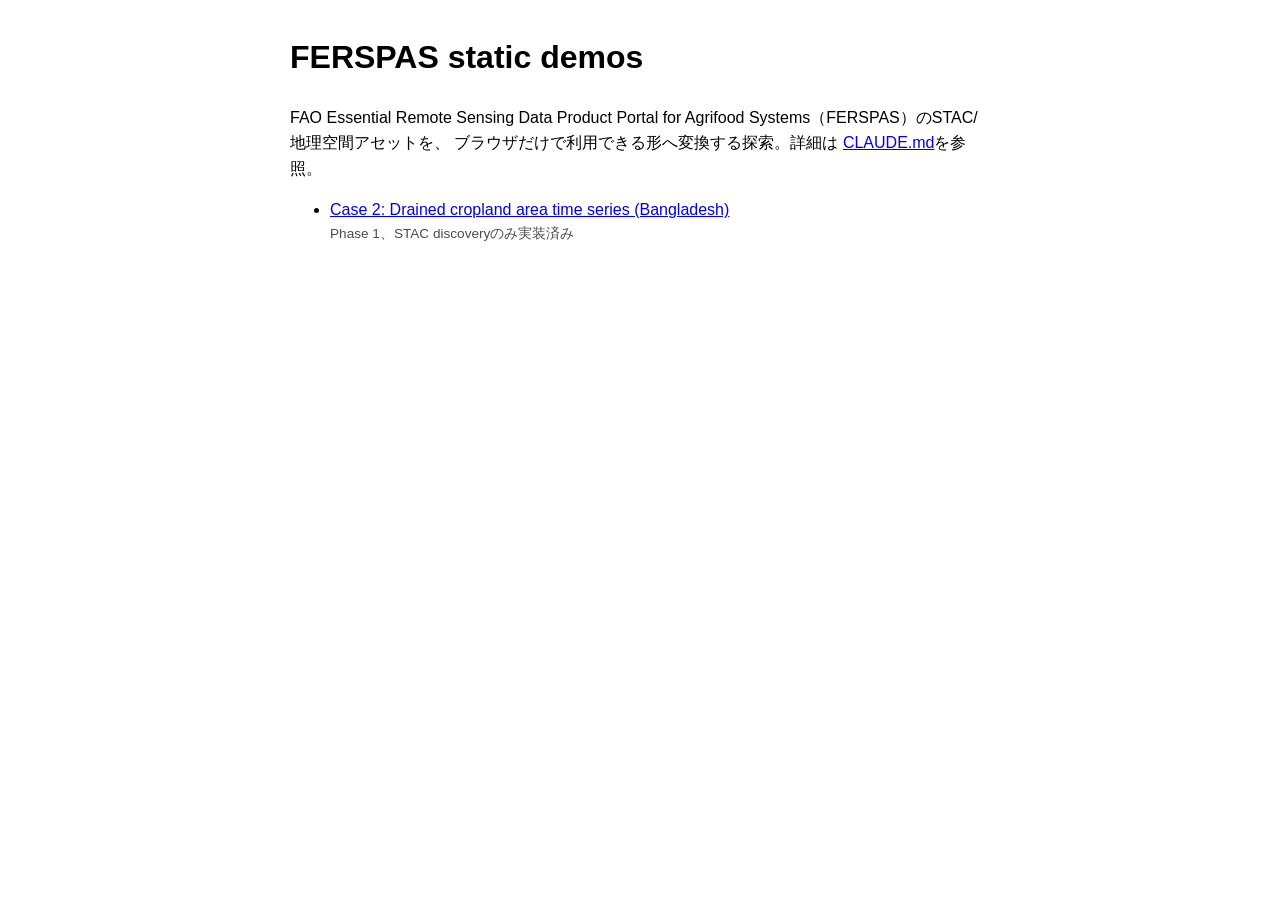
==== docs/index.html @ f69c4e08 "Add Case 2 Bangladesh Phase 1 (STAC discovery) and record investigation findings Incorporates yuisek" ====
<!doctype html>
<html lang="ja">
<head>
<meta charset="utf-8">
<meta name="viewport" content="width=device-width, initial-scale=1">
<title>FERSPAS static demos</title>
<style>
  body {
    font-family: -apple-system, BlinkMacSystemFont, "Segoe UI", "Hiragino Sans", sans-serif;
    max-width: 700px;
    margin: 2rem auto;
    padding: 0 1rem;
    line-height: 1.6;
  }
  li { margin-bottom: 0.6rem; }
  .status { font-size: 0.85rem; opacity: 0.7; }
</style>
</head>
<body>
<h1>FERSPAS static demos</h1>
<p>
  FAO Essential Remote Sensing Data Product Portal for Agrifood Systems（FERSPAS）のSTAC/地理空間アセットを、
  ブラウザだけで利用できる形へ変換する探索。詳細は
  <a href="https://github.com/dwg7/ferspas-html-demo/blob/main/CLAUDE.md">CLAUDE.md</a>を参照。
</p>
<ul>
  <li>
    <a href="Case2-GHG-BDG.html">Case 2: Drained cropland area time series (Bangladesh)</a>
    <div class="status">Phase 1、STAC discoveryのみ実装済み</div>
  </li>
</ul>
</body>
</html>
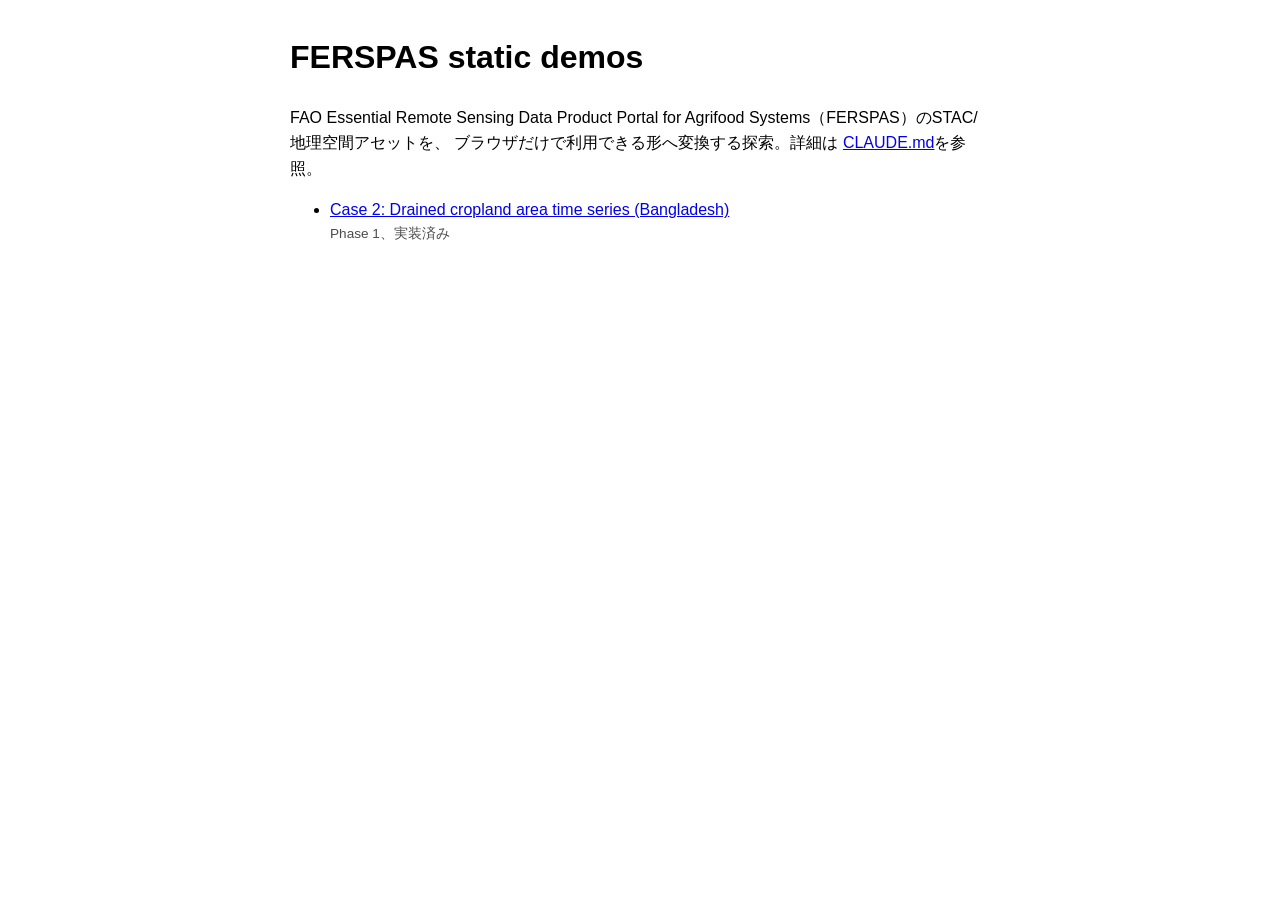
==== commit 415eaad7: "Check out and publish Bangladesh drained-cropland-area COGs, wire up map and time series Completes t" ====
--- a/docs/index.html
+++ b/docs/index.html
@@ -25,8 +25,8 @@
 </p>
 <ul>
   <li>
-    <a href="Case2-GHG-BDG.html">Case 2: Drained cropland area time series (Bangladesh)</a>
-    <div class="status">Phase 1、STAC discoveryのみ実装済み</div>
+    <a href="Case2-GHG-BDG/">Case 2: Drained cropland area time series (Bangladesh)</a>
+    <div class="status">Phase 1、実装済み</div>
   </li>
 </ul>
 </body>
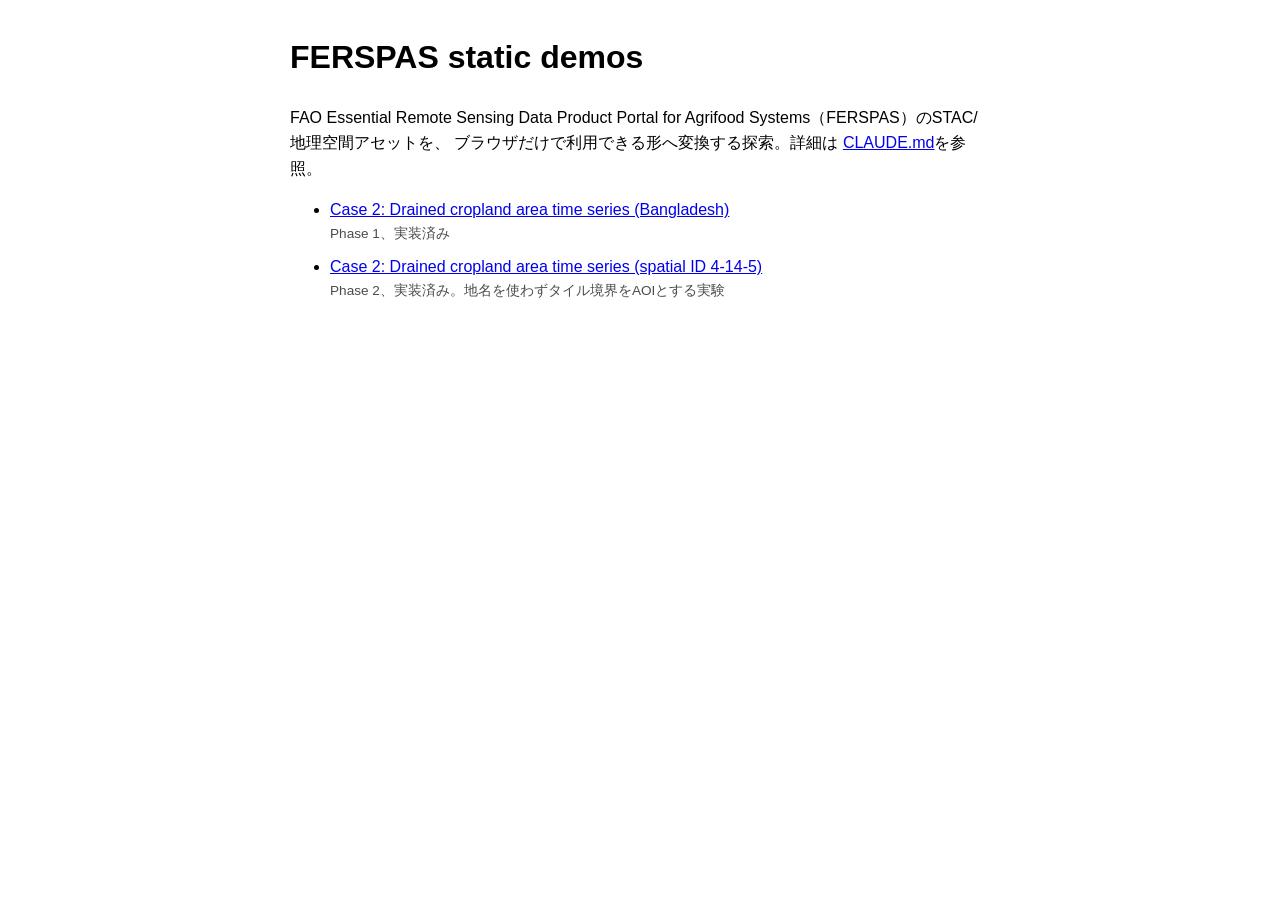
==== commit 0878abd8: "Add Case 2 spatial-ID AOI (tile 4-14-5), replacing the planned Hokkaido naming Implements the second" ====
--- a/docs/index.html
+++ b/docs/index.html
@@ -28,6 +28,10 @@
     <a href="Case2-GHG-BDG/">Case 2: Drained cropland area time series (Bangladesh)</a>
     <div class="status">Phase 1、実装済み</div>
   </li>
+  <li>
+    <a href="Case2-GHG-4-14-5/">Case 2: Drained cropland area time series (spatial ID 4-14-5)</a>
+    <div class="status">Phase 2、実装済み。地名を使わずタイル境界をAOIとする実験</div>
+  </li>
 </ul>
 </body>
 </html>
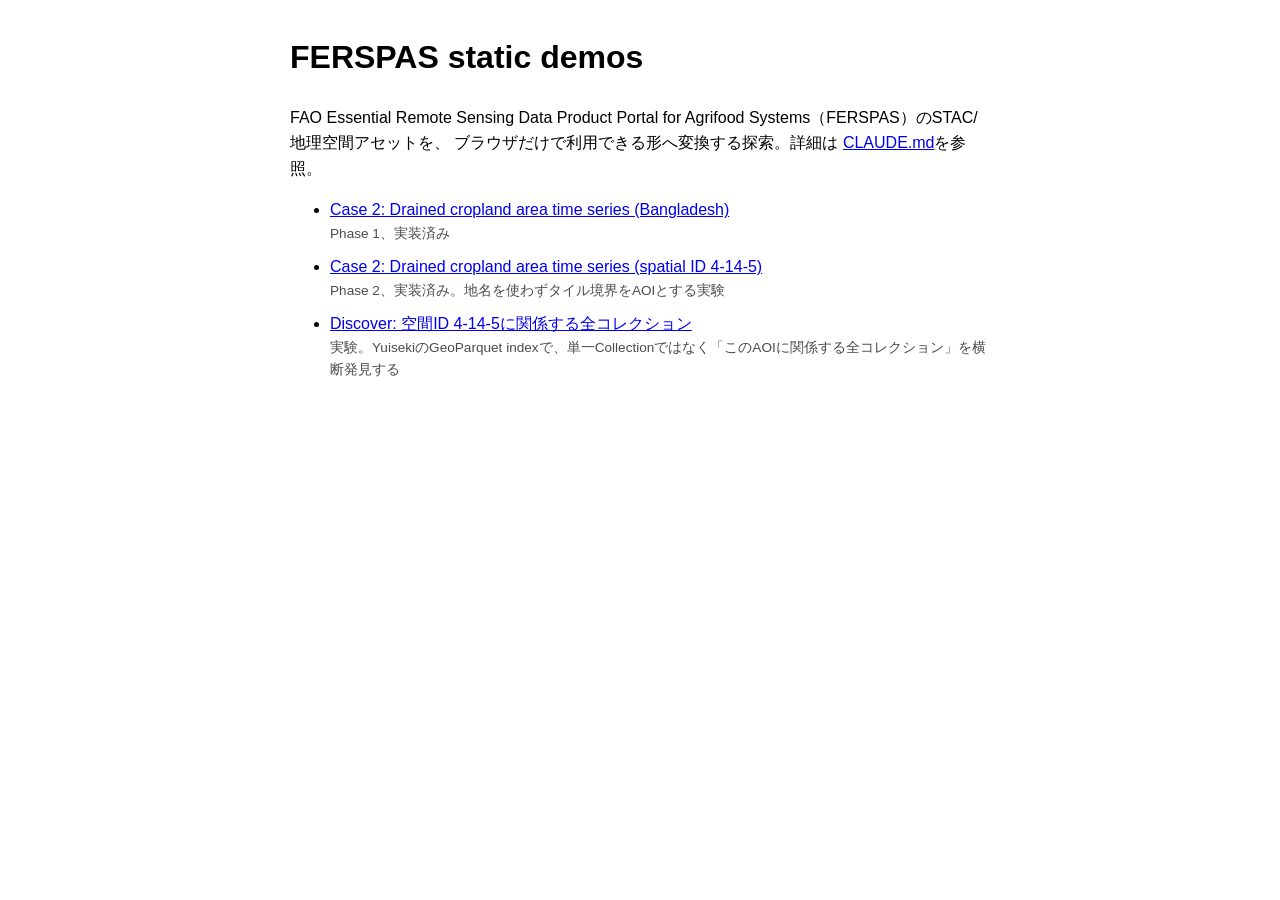
==== commit ccf1f816: "Synthesize GeoParquet value proposition, add Discover-4-14-5 experiment Records the conclusion from " ====
--- a/docs/index.html
+++ b/docs/index.html
@@ -32,6 +32,10 @@
     <a href="Case2-GHG-4-14-5/">Case 2: Drained cropland area time series (spatial ID 4-14-5)</a>
     <div class="status">Phase 2、実装済み。地名を使わずタイル境界をAOIとする実験</div>
   </li>
+  <li>
+    <a href="Discover-4-14-5/">Discover: 空間ID 4-14-5に関係する全コレクション</a>
+    <div class="status">実験。YuisekiのGeoParquet indexで、単一Collectionではなく「このAOIに関係する全コレクション」を横断発見する</div>
+  </li>
 </ul>
 </body>
 </html>
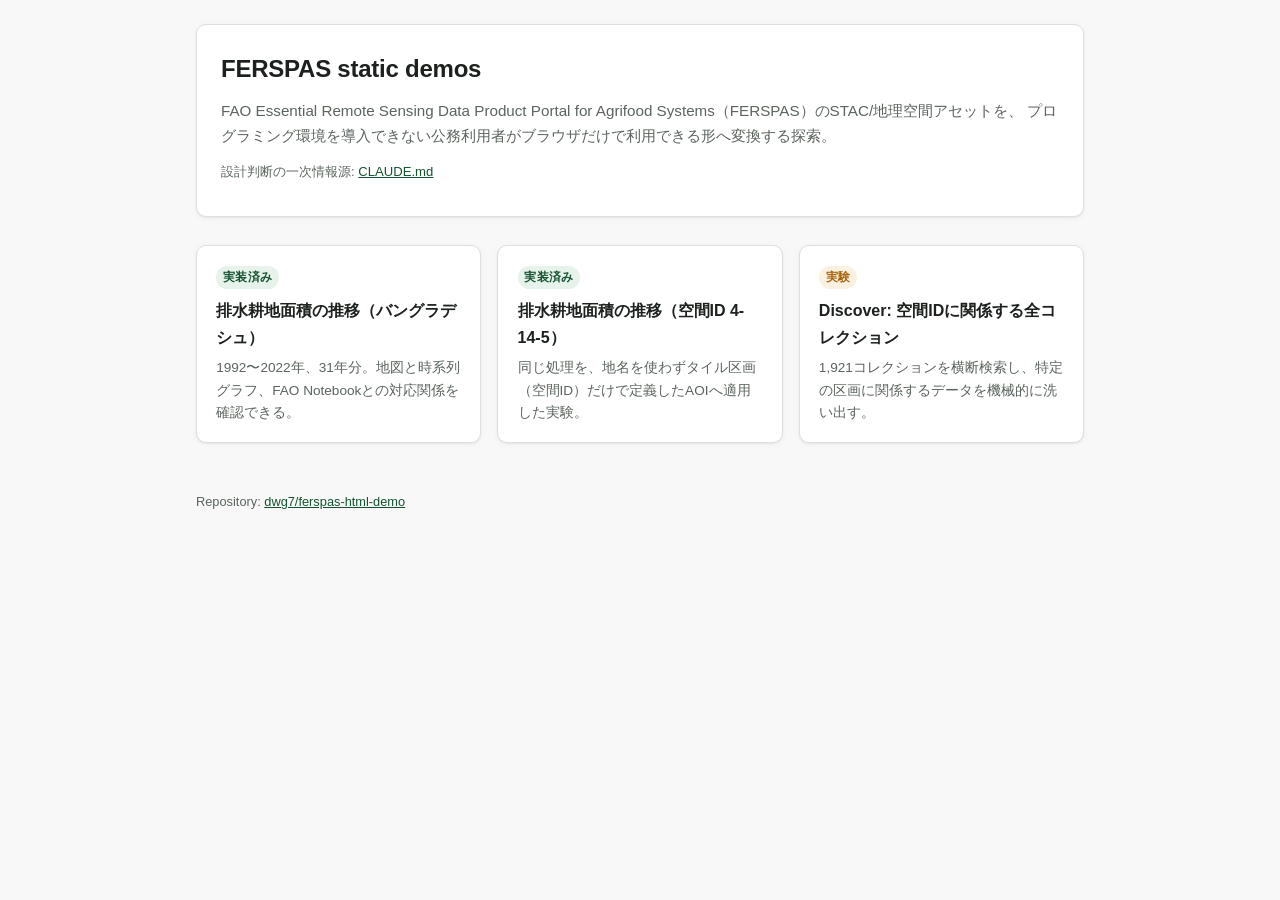
==== commit e24933c2: "Introduce a shared design system and redesign the four public pages Adds docs/assets/style.css (CSS " ====
--- a/docs/index.html
+++ b/docs/index.html
@@ -4,38 +4,48 @@
 <meta charset="utf-8">
 <meta name="viewport" content="width=device-width, initial-scale=1">
 <title>FERSPAS static demos</title>
-<style>
-  body {
-    font-family: -apple-system, BlinkMacSystemFont, "Segoe UI", "Hiragino Sans", sans-serif;
-    max-width: 700px;
-    margin: 2rem auto;
-    padding: 0 1rem;
-    line-height: 1.6;
-  }
-  li { margin-bottom: 0.6rem; }
-  .status { font-size: 0.85rem; opacity: 0.7; }
-</style>
+<link rel="stylesheet" href="assets/style.css">
 </head>
 <body>
-<h1>FERSPAS static demos</h1>
-<p>
-  FAO Essential Remote Sensing Data Product Portal for Agrifood Systems（FERSPAS）のSTAC/地理空間アセットを、
-  ブラウザだけで利用できる形へ変換する探索。詳細は
-  <a href="https://github.com/dwg7/ferspas-html-demo/blob/main/CLAUDE.md">CLAUDE.md</a>を参照。
-</p>
-<ul>
-  <li>
-    <a href="Case2-GHG-BDG/">Case 2: Drained cropland area time series (Bangladesh)</a>
-    <div class="status">Phase 1、実装済み</div>
-  </li>
-  <li>
-    <a href="Case2-GHG-4-14-5/">Case 2: Drained cropland area time series (spatial ID 4-14-5)</a>
-    <div class="status">Phase 2、実装済み。地名を使わずタイル境界をAOIとする実験</div>
-  </li>
-  <li>
-    <a href="Discover-4-14-5/">Discover: 空間ID 4-14-5に関係する全コレクション</a>
-    <div class="status">実験。YuisekiのGeoParquet indexで、単一Collectionではなく「このAOIに関係する全コレクション」を横断発見する</div>
-  </li>
-</ul>
+<div class="page">
+
+<header class="hero">
+  <h1>FERSPAS static demos</h1>
+  <p class="lede">
+    FAO Essential Remote Sensing Data Product Portal for Agrifood Systems（FERSPAS）のSTAC/地理空間アセットを、
+    プログラミング環境を導入できない公務利用者がブラウザだけで利用できる形へ変換する探索。
+  </p>
+  <p class="meta-line">
+    設計判断の一次情報源: <a href="https://github.com/dwg7/ferspas-html-demo/blob/main/CLAUDE.md">CLAUDE.md</a>
+  </p>
+</header>
+
+<main>
+<section>
+  <div class="case-grid">
+    <a class="case-card" href="Case2-GHG-BDG/">
+      <span class="badge badge-implemented">実装済み</span>
+      <h3>排水耕地面積の推移（バングラデシュ）</h3>
+      <p>1992〜2022年、31年分。地図と時系列グラフ、FAO Notebookとの対応関係を確認できる。</p>
+    </a>
+    <a class="case-card" href="Case2-GHG-4-14-5/">
+      <span class="badge badge-implemented">実装済み</span>
+      <h3>排水耕地面積の推移（空間ID 4-14-5）</h3>
+      <p>同じ処理を、地名を使わずタイル区画（空間ID）だけで定義したAOIへ適用した実験。</p>
+    </a>
+    <a class="case-card" href="Discover-4-14-5/">
+      <span class="badge badge-experimental">実験</span>
+      <h3>Discover: 空間IDに関係する全コレクション</h3>
+      <p>1,921コレクションを横断検索し、特定の区画に関係するデータを機械的に洗い出す。</p>
+    </a>
+  </div>
+</section>
+</main>
+
+<footer>
+  <p>Repository: <a href="https://github.com/dwg7/ferspas-html-demo">dwg7/ferspas-html-demo</a></p>
+</footer>
+
+</div>
 </body>
 </html>
--- a/docs/assets/style.css
+++ b/docs/assets/style.css
@@ -0,0 +1,346 @@
+/*
+  FERSPAS static demos — shared design system.
+  Plain CSS, no framework (CLAUDE.md 4.2/22.5: static first, no large framework).
+  Every page under docs/ links this file and may add page-specific rules
+  in its own <style> block for things that don't generalize.
+*/
+
+:root {
+  color-scheme: light dark;
+
+  --font-sans: -apple-system, BlinkMacSystemFont, "Segoe UI", "Hiragino Sans", "Yu Gothic", sans-serif;
+  --font-mono: ui-monospace, "SFMono-Regular", "SF Mono", Consolas, "Liberation Mono", monospace;
+
+  --bg: #f7f8f7;
+  --surface: #ffffff;
+  --surface-2: #f0f2f0;
+  --border: #dde1de;
+  --text: #1c211d;
+  --text-muted: #5b645d;
+
+  --accent: #1f7a4d;
+  --accent-weak: #e6f2ea;
+  --accent-strong: #14532f;
+
+  --ok: #1f7a4d;
+  --warn: #a8650a;
+  --warn-bg: #fbf1e2;
+  --err: #b3261e;
+  --err-bg: #fbe9e8;
+
+  --radius: 10px;
+  --radius-sm: 6px;
+  --shadow: 0 1px 2px rgba(20, 30, 20, 0.06), 0 1px 8px rgba(20, 30, 20, 0.04);
+}
+
+@media (prefers-color-scheme: dark) {
+  :root {
+    --bg: #14171a;
+    --surface: #1c2023;
+    --surface-2: #22272a;
+    --border: #33383c;
+    --text: #e7ebe8;
+    --text-muted: #a2aca4;
+
+    --accent: #4fb87a;
+    --accent-weak: #17281f;
+    --accent-strong: #7fd39c;
+
+    --ok: #4fb87a;
+    --warn: #e0a238;
+    --warn-bg: #2c2413;
+    --err: #e5726a;
+    --err-bg: #2c1917;
+
+    --shadow: 0 1px 2px rgba(0, 0, 0, 0.3), 0 1px 8px rgba(0, 0, 0, 0.25);
+  }
+}
+
+* { box-sizing: border-box; }
+
+body {
+  font-family: var(--font-sans);
+  background: var(--bg);
+  color: var(--text);
+  margin: 0;
+  padding: 0;
+  line-height: 1.65;
+  -webkit-font-smoothing: antialiased;
+}
+
+.page {
+  max-width: 920px;
+  margin: 0 auto;
+  padding: 1.5rem 1rem 4rem;
+}
+
+a { color: var(--accent-strong); }
+a:hover { text-decoration-thickness: 2px; }
+
+code {
+  font-family: var(--font-mono);
+  font-size: 0.85em;
+  background: var(--surface-2);
+  padding: 0.1em 0.4em;
+  border-radius: 4px;
+}
+
+/* ---------- breadcrumb + hero header ---------- */
+
+.breadcrumb {
+  font-size: 0.82rem;
+  color: var(--text-muted);
+  margin: 0 0 1rem;
+}
+.breadcrumb a { color: var(--text-muted); }
+
+.hero {
+  background: var(--surface);
+  border: 1px solid var(--border);
+  border-radius: var(--radius);
+  box-shadow: var(--shadow);
+  padding: 1.5rem 1.5rem 1.25rem;
+  margin-bottom: 1.75rem;
+}
+.hero h1 {
+  font-size: 1.5rem;
+  margin: 0 0 0.6rem;
+  letter-spacing: -0.01em;
+}
+.hero .lede {
+  margin: 0 0 0.4rem;
+  color: var(--text-muted);
+  font-size: 0.95rem;
+}
+.hero .lede:last-child { margin-bottom: 0; }
+.hero .meta-line { font-size: 0.82rem; color: var(--text-muted); }
+
+/* status badges */
+.badge {
+  display: inline-block;
+  font-size: 0.72rem;
+  font-weight: 600;
+  padding: 0.15em 0.6em;
+  border-radius: 999px;
+  letter-spacing: 0.02em;
+  vertical-align: middle;
+}
+.badge-implemented { background: var(--accent-weak); color: var(--accent-strong); }
+.badge-experimental { background: var(--warn-bg); color: var(--warn); }
+.badge-planned { background: var(--surface-2); color: var(--text-muted); }
+
+/* ---------- section rhythm ---------- */
+
+main section { margin-bottom: 2rem; }
+
+.section-title {
+  font-size: 1.05rem;
+  font-weight: 700;
+  margin: 0 0 0.8rem;
+  display: flex;
+  align-items: baseline;
+  gap: 0.5rem;
+}
+.section-title .step-no {
+  display: inline-flex;
+  align-items: center;
+  justify-content: center;
+  width: 1.4em;
+  height: 1.4em;
+  border-radius: 50%;
+  background: var(--accent-weak);
+  color: var(--accent-strong);
+  font-size: 0.75rem;
+  font-weight: 700;
+  flex: none;
+}
+
+/* ---------- cards / panels ---------- */
+
+.card {
+  background: var(--surface);
+  border: 1px solid var(--border);
+  border-radius: var(--radius);
+  box-shadow: var(--shadow);
+  padding: 1.25rem 1.4rem;
+}
+
+/* "what does this mean" panel: the plain-language explanation, kept visually
+   distinct from technical/provenance panels so a non-programmer reader can
+   find it first (CLAUDE.md: 中心命題 — Userが最初の意味ある観察へ到達できるようにする) */
+.panel-meaning {
+  background: var(--accent-weak);
+  border: 1px solid color-mix(in srgb, var(--accent) 35%, var(--border));
+  border-radius: var(--radius);
+  padding: 1.25rem 1.4rem;
+}
+.panel-meaning .panel-label {
+  font-size: 0.75rem;
+  font-weight: 700;
+  text-transform: uppercase;
+  letter-spacing: 0.06em;
+  color: var(--accent-strong);
+  margin: 0 0 0.5rem;
+}
+.panel-meaning p { margin: 0 0 0.6rem; }
+.panel-meaning p:last-child { margin-bottom: 0; }
+
+/* provenance / limitations: still fully visible by default (never collapsed —
+   CLAUDE.md 4.5 「重要な判断を隠さない」), but visually distinct as reference
+   material rather than the main narrative */
+.panel-provenance {
+  background: var(--surface-2);
+  border: 1px solid var(--border);
+  border-radius: var(--radius);
+  padding: 1.1rem 1.4rem;
+  font-size: 0.88rem;
+}
+.panel-provenance .panel-label {
+  font-size: 0.75rem;
+  font-weight: 700;
+  text-transform: uppercase;
+  letter-spacing: 0.06em;
+  color: var(--text-muted);
+  margin: 0 0 0.6rem;
+}
+.panel-provenance ul { margin: 0; padding-left: 1.2rem; }
+.panel-provenance li { margin-bottom: 0.55rem; }
+.panel-provenance li:last-child { margin-bottom: 0; }
+
+/* technical / diagnostic detail: STAC search results, raw ids — present but
+   de-emphasized so it doesn't compete with the meaning panel for attention */
+.panel-tech {
+  background: var(--surface);
+  border: 1px dashed var(--border);
+  border-radius: var(--radius);
+  padding: 1rem 1.2rem;
+  font-size: 0.85rem;
+}
+.panel-tech .panel-label {
+  font-size: 0.72rem;
+  font-weight: 700;
+  text-transform: uppercase;
+  letter-spacing: 0.06em;
+  color: var(--text-muted);
+  margin: 0 0 0.6rem;
+}
+
+.pending {
+  border: 1px dashed var(--warn);
+  background: var(--warn-bg);
+  color: var(--warn);
+  padding: 0.8rem 1rem;
+  border-radius: var(--radius-sm);
+}
+.pending strong { color: var(--warn); }
+
+/* ---------- definition list (task info) ---------- */
+
+dl.kv {
+  display: grid;
+  grid-template-columns: max-content 1fr;
+  gap: 0.35rem 1rem;
+  margin: 0;
+}
+dl.kv dt { font-weight: 600; color: var(--text-muted); font-size: 0.85rem; white-space: nowrap; }
+dl.kv dd { margin: 0; font-size: 0.9rem; }
+
+/* ---------- stat cards (Discover page) ---------- */
+
+.stat-grid {
+  display: flex;
+  flex-wrap: wrap;
+  gap: 1.5rem;
+  margin: 0 0 0.8rem;
+}
+.stat .num { font-size: 1.7rem; font-weight: 700; display: block; line-height: 1.2; color: var(--accent-strong); }
+.stat .label { font-size: 0.78rem; color: var(--text-muted); }
+
+/* ---------- tables ---------- */
+
+table {
+  border-collapse: collapse;
+  width: 100%;
+  font-size: 0.83rem;
+}
+th, td {
+  text-align: left;
+  padding: 0.4rem 0.6rem;
+  border-bottom: 1px solid var(--border);
+  vertical-align: top;
+}
+thead th {
+  position: sticky;
+  top: 0;
+  background: var(--surface);
+  font-size: 0.75rem;
+  text-transform: uppercase;
+  letter-spacing: 0.03em;
+  color: var(--text-muted);
+  cursor: default;
+}
+thead th[data-key] { cursor: pointer; user-select: none; }
+thead th[data-key]:hover { color: var(--accent-strong); }
+tbody tr:hover { background: var(--surface-2); }
+
+/* ---------- form controls ---------- */
+
+select, input[type=search], button {
+  font: inherit;
+  font-size: 0.88rem;
+  padding: 0.4rem 0.7rem;
+  border: 1px solid var(--border);
+  border-radius: var(--radius-sm);
+  background: var(--surface);
+  color: var(--text);
+}
+button {
+  cursor: pointer;
+  background: var(--surface-2);
+}
+button:hover { border-color: var(--accent); }
+input[type=search] { width: 100%; max-width: 320px; }
+
+/* ---------- status colors ---------- */
+
+.status-ok { color: var(--ok); }
+.status-warn { color: var(--warn); }
+.status-err { color: var(--err); }
+.meta { font-size: 0.85rem; color: var(--text-muted); }
+
+/* ---------- landing page case grid ---------- */
+
+.case-grid {
+  display: grid;
+  grid-template-columns: repeat(auto-fill, minmax(260px, 1fr));
+  gap: 1rem;
+}
+.case-card {
+  display: block;
+  background: var(--surface);
+  border: 1px solid var(--border);
+  border-radius: var(--radius);
+  box-shadow: var(--shadow);
+  padding: 1.1rem 1.2rem;
+  text-decoration: none;
+  color: var(--text);
+  transition: border-color 0.15s ease, transform 0.15s ease;
+}
+.case-card:hover { border-color: var(--accent); transform: translateY(-1px); }
+.case-card h3 { margin: 0.5rem 0 0.4rem; font-size: 1rem; color: var(--text); }
+.case-card p { margin: 0; font-size: 0.85rem; color: var(--text-muted); }
+
+/* ---------- footer ---------- */
+
+footer {
+  margin-top: 3rem;
+  font-size: 0.8rem;
+  color: var(--text-muted);
+}
+
+@media (max-width: 600px) {
+  .page { padding: 1rem 0.85rem 3rem; }
+  .hero { padding: 1.1rem 1.1rem 1rem; }
+  dl.kv { grid-template-columns: 1fr; }
+  dl.kv dt { margin-top: 0.4rem; }
+}
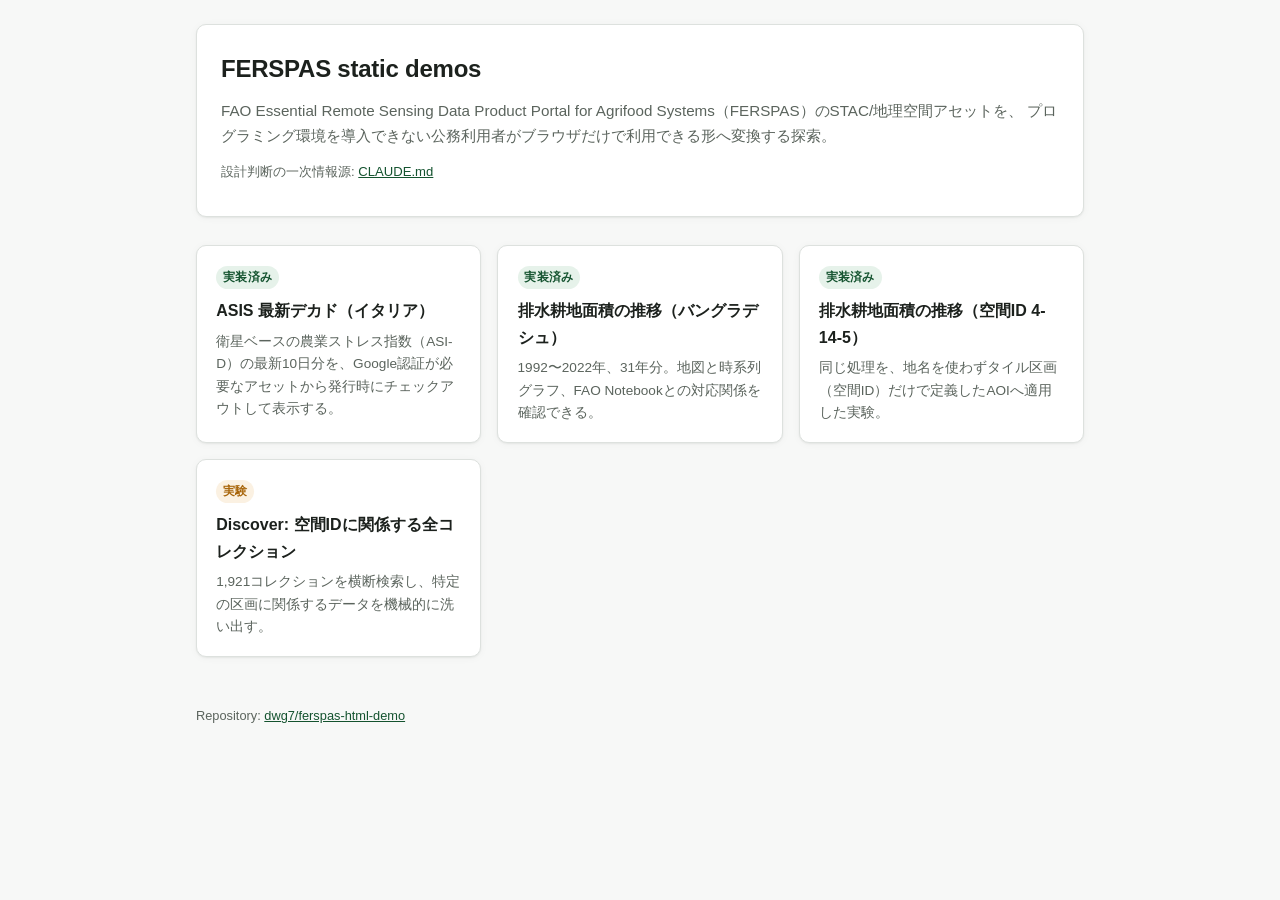
==== commit 2d8c07a9: "Implement Case 1 Italy: latest ASI-D dekad, checked out via ADC Ports Case1-ASIS-latest-Italy.ipynb:" ====
--- a/docs/index.html
+++ b/docs/index.html
@@ -23,6 +23,11 @@
 <main>
 <section>
   <div class="case-grid">
+    <a class="case-card" href="Case1-ASIS-latest-Italy/">
+      <span class="badge badge-implemented">実装済み</span>
+      <h3>ASIS 最新デカド（イタリア）</h3>
+      <p>衛星ベースの農業ストレス指数（ASI-D）の最新10日分を、Google認証が必要なアセットから発行時にチェックアウトして表示する。</p>
+    </a>
     <a class="case-card" href="Case2-GHG-BDG/">
       <span class="badge badge-implemented">実装済み</span>
       <h3>排水耕地面積の推移（バングラデシュ）</h3>
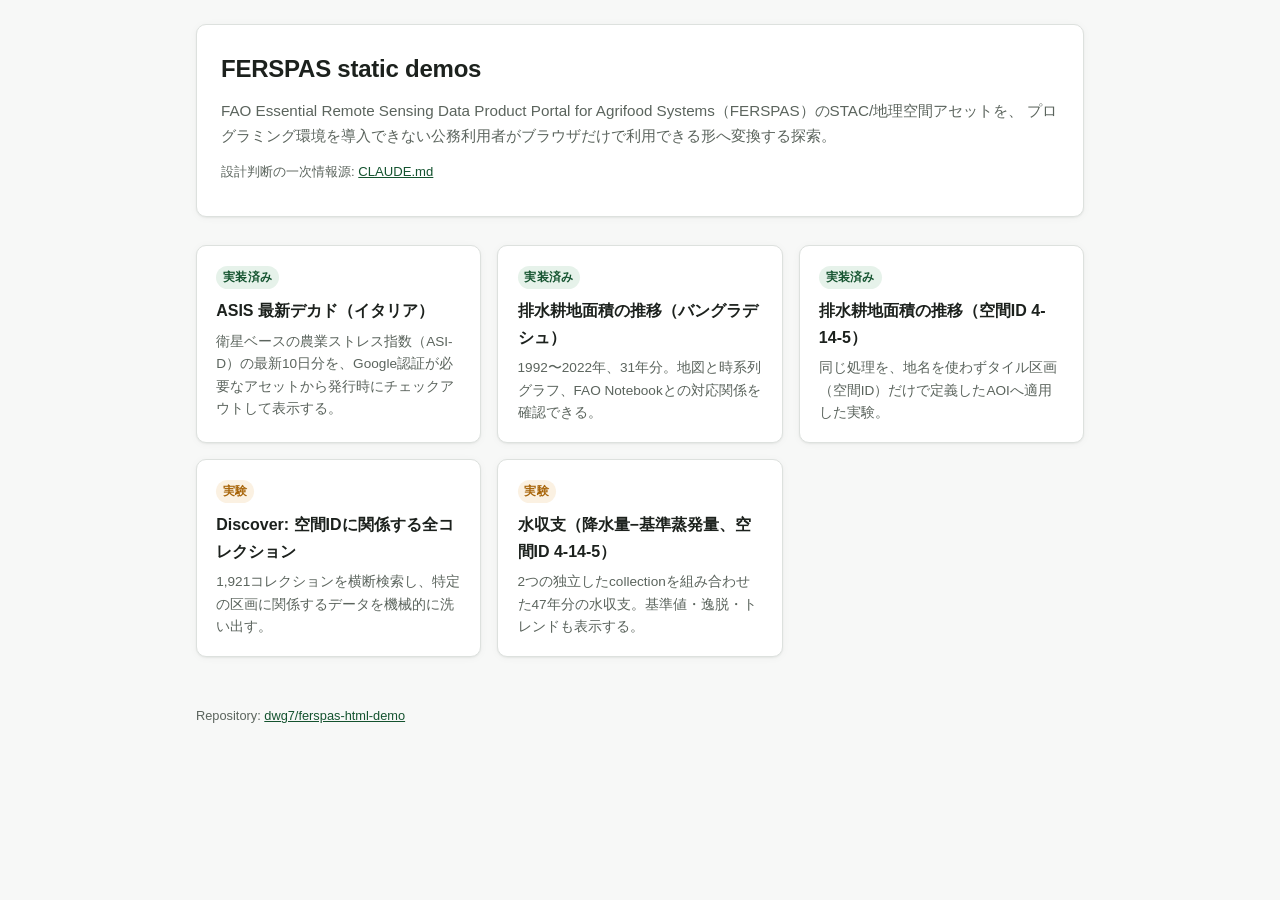
==== commit 801da492: "Add Case 3: water balance (precipitation minus reference ET0), 4-14-5 Not from a un-fao/FERSPAS_demo" ====
--- a/docs/index.html
+++ b/docs/index.html
@@ -43,6 +43,11 @@
       <h3>Discover: 空間IDに関係する全コレクション</h3>
       <p>1,921コレクションを横断検索し、特定の区画に関係するデータを機械的に洗い出す。</p>
     </a>
+    <a class="case-card" href="Case3-WaterBalance-4-14-5/">
+      <span class="badge badge-experimental">実験</span>
+      <h3>水収支（降水量−基準蒸発量、空間ID 4-14-5）</h3>
+      <p>2つの独立したcollectionを組み合わせた47年分の水収支。基準値・逸脱・トレンドも表示する。</p>
+    </a>
   </div>
 </section>
 </main>
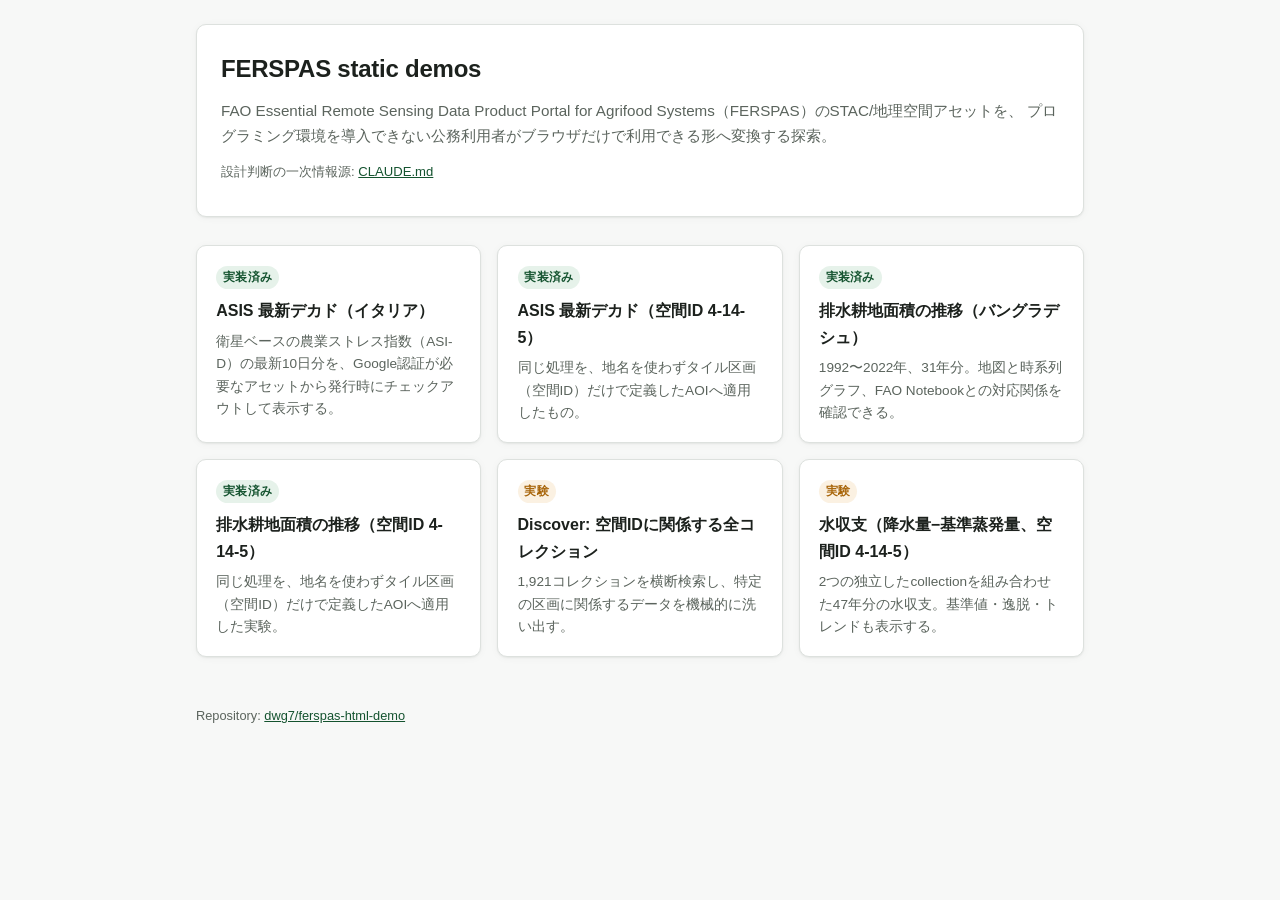
==== commit 9e353cc1: "Implement Phase 4: Case 1 second AOI (spatial ID 4-14-5) Applies Case 1 Italy's ASI-D checkout to th" ====
--- a/docs/index.html
+++ b/docs/index.html
@@ -27,6 +27,11 @@
       <span class="badge badge-implemented">実装済み</span>
       <h3>ASIS 最新デカド（イタリア）</h3>
       <p>衛星ベースの農業ストレス指数（ASI-D）の最新10日分を、Google認証が必要なアセットから発行時にチェックアウトして表示する。</p>
+    </a>
+    <a class="case-card" href="Case1-ASIS-latest-4-14-5/">
+      <span class="badge badge-implemented">実装済み</span>
+      <h3>ASIS 最新デカド（空間ID 4-14-5）</h3>
+      <p>同じ処理を、地名を使わずタイル区画（空間ID）だけで定義したAOIへ適用したもの。</p>
     </a>
     <a class="case-card" href="Case2-GHG-BDG/">
       <span class="badge badge-implemented">実装済み</span>
